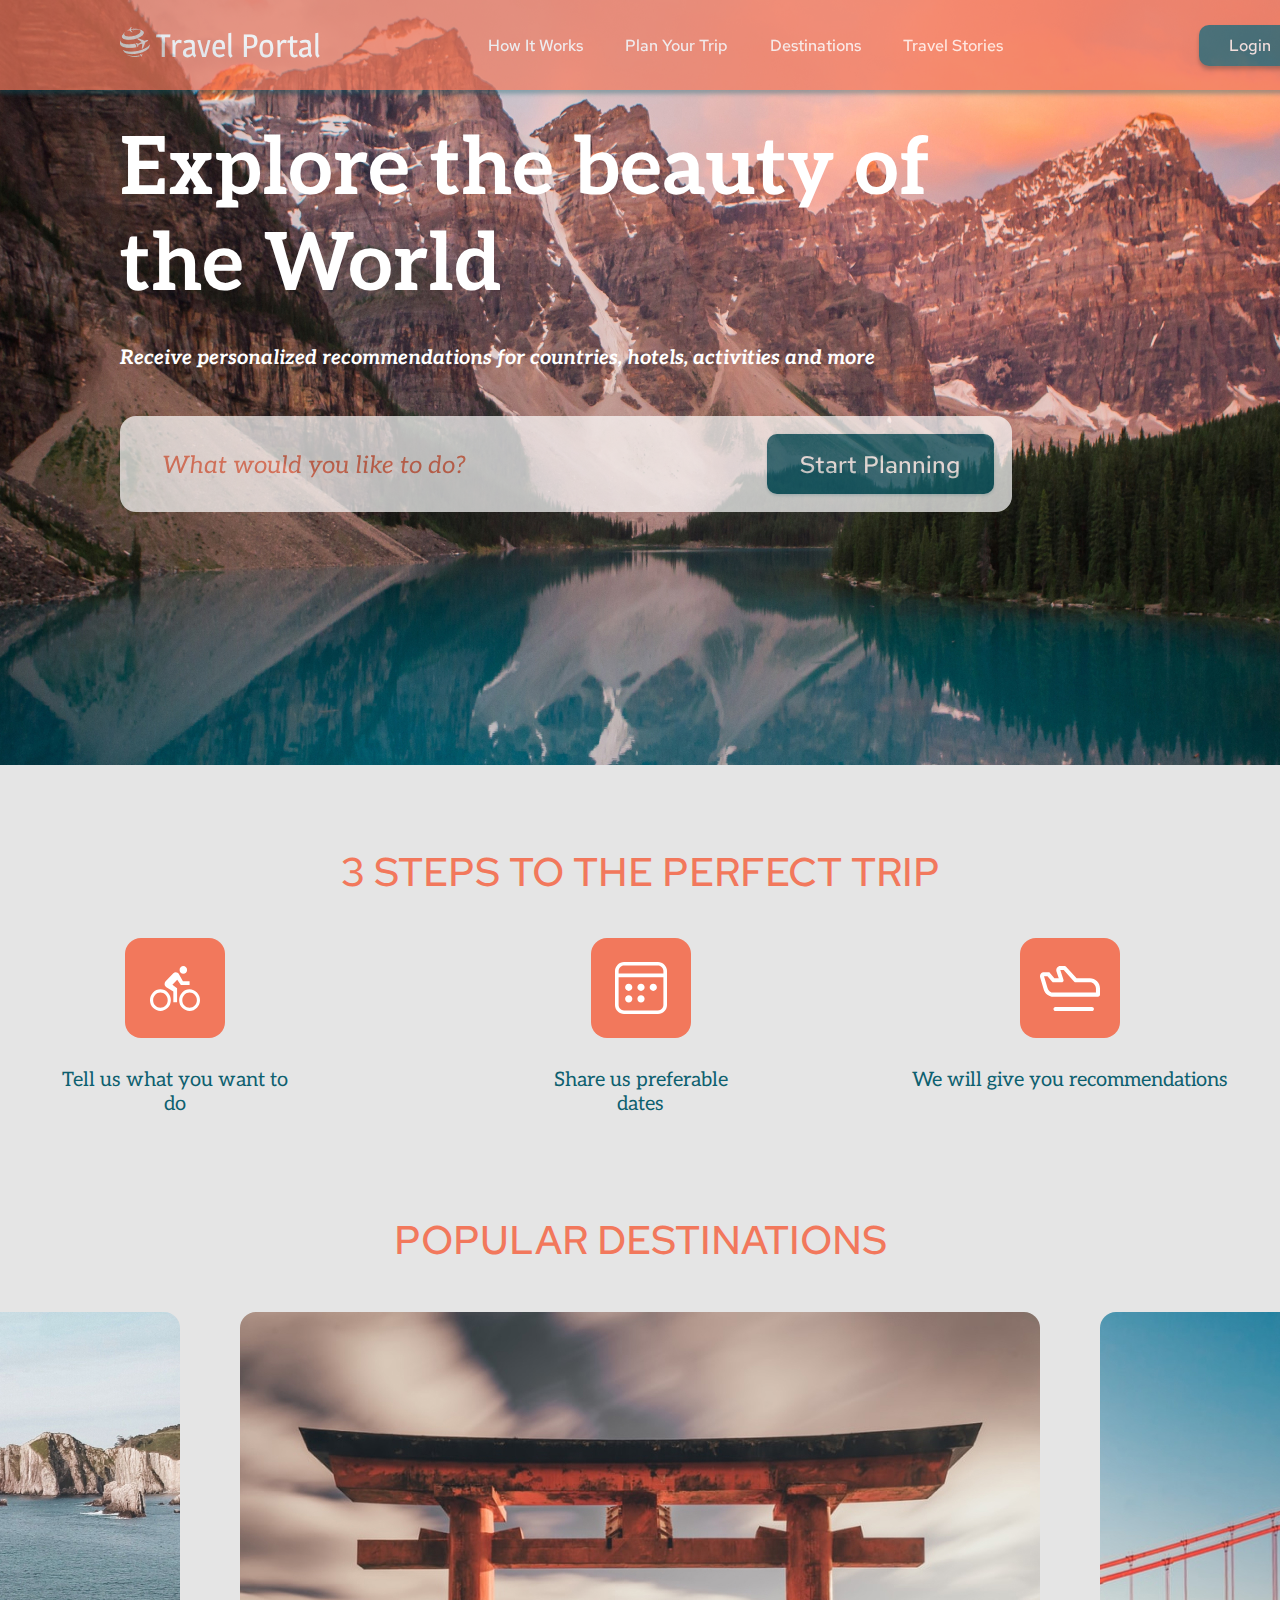
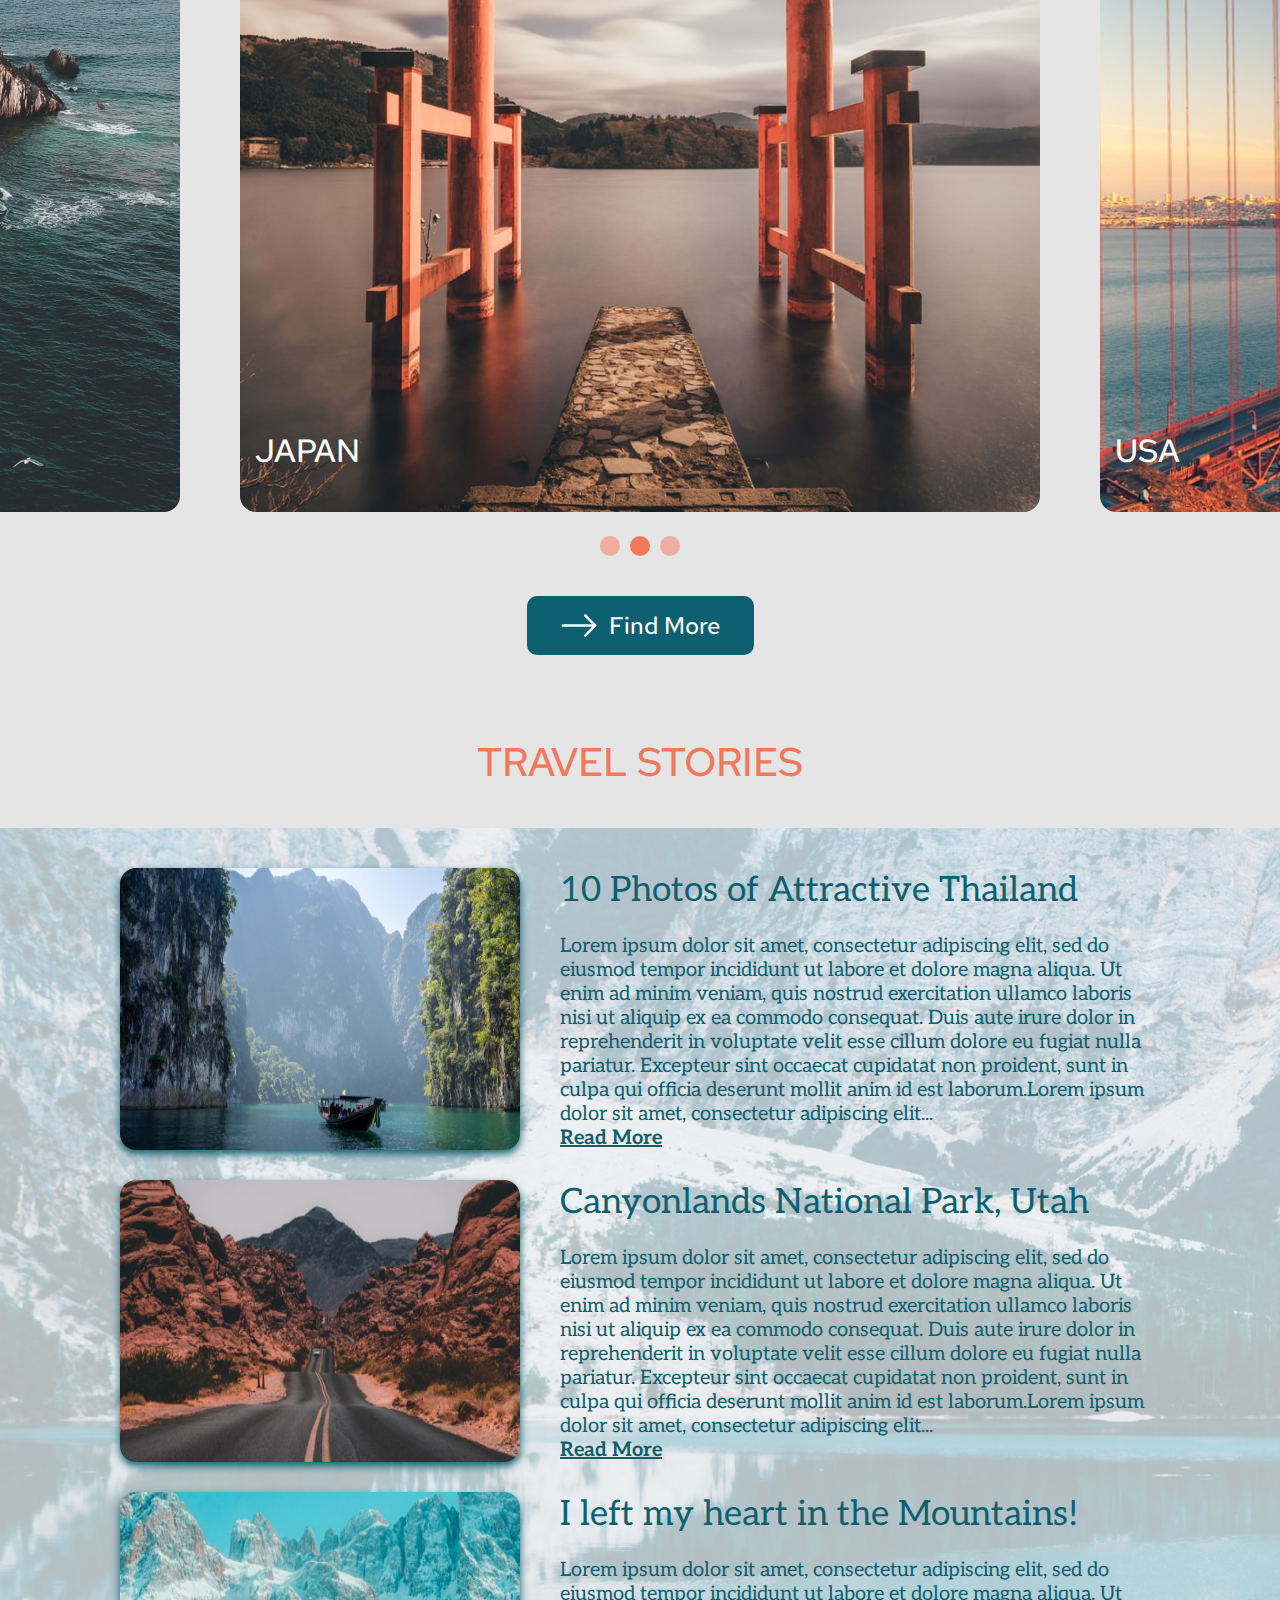
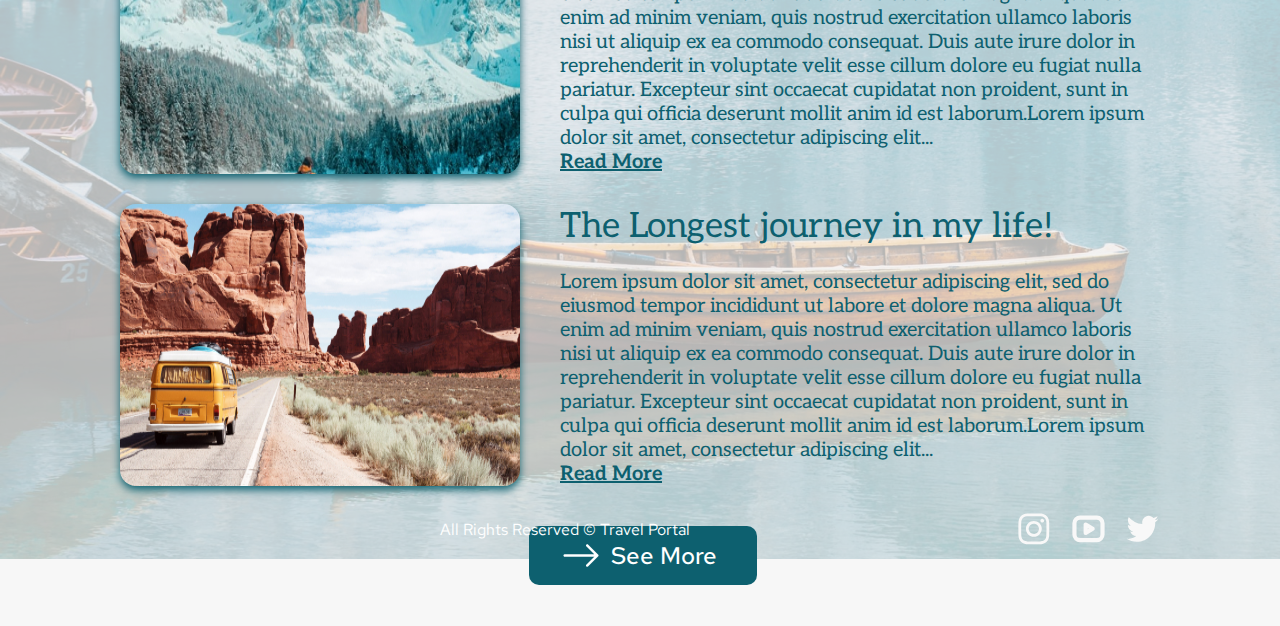
==== Travel/index.html @ 0674f933 "feat: add code html css img" ====
<!DOCTYPE html>
<html lang="zxx">
<head>
    <meta charset="UTF-8">
    <meta http-equiv="X-UA-Compatible" content="IE=edge">
    <meta name="viewport" content="width=device-width, initial-scale=1.0">
    <!-- App title -->
    <title>Travel Portal</title>
    <link rel="shortcut icon" href="https://rs.school/favicon.ico">
    <link rel="stylesheet" href="css/main.css">
    <link href="https://fonts.googleapis.com/css2?family=Aleo:ital,wght@0,400;0,700;1,400;1,700&family=Magra:wght@700&family=Red+Hat+Text:ital,wght@0,500;1,500&display=swap" rel="stylesheet">

</head>
<body>
    <!-- Navigation bar -->
    <header class="header">
        <!-- Logo -->
        <a href="#" class="logo"><img src="img/logo.png" alt="Travel Portal">Travel Portal</a>
        <!-- Hamburger icon -->
        <input class="side-menu" type="checkbox" id="side-menu"/>
        <label class="hamb" for="side-menu"><span class="hamb-line"></span></label>
        <!-- Menu -->
        <nav class="nav">
            <ul class="menu">
                <li><a href="#preview">How It Works</a></li>
                <li><a href="#steps">Plan Your Trip</a></li>
                <li><a href="#destinations">Destinations</a></li>
                <li><a href="#stories">Travel Stories</a></li>
            </ul>
        </nav>
        <button>Login</button>
    </header>
    <!-- Main content -->
    <main>
        <section class="preview" id="preview">
            <h1>
                Explore the beauty of the World
            </h1>
            <p>
                Receive personalized recommendations for countries, hotels, activities and more
            </p>
            <form action="#" class="preview_form">
            <input name="search" type="text" class="form-control" placeholder="What would you like to do?" value="">
            <button>Start Planning</button>
        </form>
        </section>
        <section class="steps" id="steps">
            <h2>3 steps to the perfect trip</h2>
            <div class="steps_wrap">
                <div class="steps_inner1">
                    <img src="img/velo.svg" alt="Travel Portal velo">
                    <p>Tell us what you want to do</p>
                </div>
                <div class="steps_inner2">
                    <img src="img/mobile.svg" alt="Travel Portal mobile">
                    <p>Share us preferable dates</p>
                </div>
                <div class="steps_inner3">
                    <img src="img/air.svg" alt="Travel Portal air">
                    <p>We will give you recommendations</p>
                </div>
            </div>
        </section>
        <section class="destinations" id="destinations">
            <h2>Popular destinations</h2>
            <div class="destinations_wrap">
                <div class="destinations_inner"><img src="img/Norway.jpg" alt="Norway">
                <p>Norway</p></div>
                <div class="destinations_inner"><img src="img/Japan.jpg" alt="Japan">
                <p>Japan</p></div>
                <div class="destinations_inner"><img src="img/Usa.jpg" alt="Usa">
                <p>Usa</p></div>
            </div>
            <div class="destinations_dots">
                <div class="destinations_dot"><span></span></div>
                <div class="destinations_dot"><span></span></div>
                <div class="destinations_dot"><span></span></div>
                </div>
            <button><img src="img/arrow.png" alt="arrow">Find More</button>
        </section>
        <section class="stories" id="stories">
            <h2>Travel stories</h2>
            <div class="stories_background">
            <div class="stories_wrap">
                <div class="stories_inner">
                <img src="img/Thailand.jpg" alt="Thailand">
                <article>
                    <h3>10 Photos of Attractive Thailand</h3>
                    <p>Lorem ipsum dolor sit amet, consectetur adipiscing elit, sed do eiusmod tempor incididunt ut labore et dolore magna aliqua. 
                        Ut enim ad minim veniam, quis nostrud exercitation ullamco laboris nisi ut aliquip ex ea commodo consequat. 
                        Duis aute irure dolor in reprehenderit in voluptate velit esse cillum dolore eu fugiat nulla pariatur. 
                        Excepteur sint occaecat cupidatat non proident, sunt in culpa qui officia deserunt mollit anim id est laborum.Lorem ipsum dolor sit amet, consectetur adipiscing elit...</p>
                    <a href="#">Read More</a>
                </article>
                </div>
                <div class="stories_inner">
                    <img src="img/Utah.jpg" alt="Utah">
                    <article>
                        <h3>Canyonlands National Park, Utah</h3>
                        <p>Lorem ipsum dolor sit amet, consectetur adipiscing elit, sed do eiusmod tempor incididunt ut labore et dolore magna aliqua. 
                            Ut enim ad minim veniam, quis nostrud exercitation ullamco laboris nisi ut aliquip ex ea commodo consequat. 
                            Duis aute irure dolor in reprehenderit in voluptate velit esse cillum dolore eu fugiat nulla pariatur. 
                            Excepteur sint occaecat cupidatat non proident, sunt in culpa qui officia deserunt mollit anim id est laborum.Lorem ipsum dolor sit amet, consectetur adipiscing elit...</p>
                            <a href="#">Read More</a>
                    </article>
                </div>
                <div class="stories_inner">
                    <img src="img/Mountains.jpg" alt="Mountains">
                    <article>
                        <h3>I left my heart in the Mountains!</h3>
                        <p>Lorem ipsum dolor sit amet, consectetur adipiscing elit, sed do eiusmod tempor incididunt ut labore et dolore magna aliqua. 
                            Ut enim ad minim veniam, quis nostrud exercitation ullamco laboris nisi ut aliquip ex ea commodo consequat. 
                            Duis aute irure dolor in reprehenderit in voluptate velit esse cillum dolore eu fugiat nulla pariatur. 
                            Excepteur sint occaecat cupidatat non proident, sunt in culpa qui officia deserunt mollit anim id est laborum.Lorem ipsum dolor sit amet, consectetur adipiscing elit...</p>
                            <a href="#">Read More</a>
                    </article>
                </div>
                <div class="stories_inner">
                    <img src="img/Yellow_bus.jpg" alt="Yellow_bus">
                    <article>
                        <h3>The Longest journey in my life!</h3>
                        <p>Lorem ipsum dolor sit amet, consectetur adipiscing elit, sed do eiusmod tempor incididunt ut labore et dolore magna aliqua. 
                            Ut enim ad minim veniam, quis nostrud exercitation ullamco laboris nisi ut aliquip ex ea commodo consequat. 
                            Duis aute irure dolor in reprehenderit in voluptate velit esse cillum dolore eu fugiat nulla pariatur. 
                            Excepteur sint occaecat cupidatat non proident, sunt in culpa qui officia deserunt mollit anim id est laborum.Lorem ipsum dolor sit amet, consectetur adipiscing elit...</p>
                            <a href="#">Read More</a>
                    </article>
                </div>
                <button><img src="img/arrow.png" alt="arrow">See More</button>            
            </div>
            </div>
        </section>
    </main>
    <!-- Footer -->
    <footer class="footer">
        <div class="footer_wrap">
            <div class="footer_text">All Rights Reserved © Travel Portal</div>
            <div class="footer_icons">
                <ul>
                    <li><a href="https://github.com/pashik01"><img src="img/instagram-fill.svg" alt="instagram"></a></li>
                    <li><a href="https://rs.school/js-stage0/"><img src="img/video.svg" alt="youtube"></a></li>
                    <li><a href="https://github.com/pashik01"><img src="img/twitter-fill.svg" alt="twitter"></a></li>
                </ul>
            </div>
        </div>
    </footer>
</body>
</html>
---- Travel/css/main.css ----
*{
    margin: 0;
    padding: 0;
    box-sizing: border-box;
}
html {
  scroll-behavior: smooth;
  background: #E5E5E5;
}
body{
    max-width: 1440px;
    margin: 0 auto;
    height: 100%;
}
h1, h3, p{font-family: 'Aleo', serif;}
h1{font-style: normal;
  font-weight: 700;
  font-size: 80px;
  width: 892px;
  color: #FFFFFF;}
h2{
  margin-top: 80px;
  text-align: center;
  text-transform: uppercase;
  font-family: 'Red Hat Text';
font-style: normal;
font-weight: 500;
font-size: 40px;
line-height: 53px;
color: #F2785C;
margin-bottom: 40px;
}
nav, button {
  font-size: 16px;
  font-family: 'Red Hat Text', sans-serif;
  font-weight: 500;
}
a{
    text-decoration: none;
}
ul{
    list-style: none;
}
section{
  text-align: center;
}
.header{display: flex;
  align-items: center;
  background-color: #F2785C;
  opacity: 0.7;
  position: absolute;
  top: 0;
  width: 1440px;
  box-shadow: 0px 4px 4px rgba(13, 96, 111, 0.5);
}
/* Logo */
.logo{
  padding: 0 167px 0 120px;
  font-family: 'Magra';
  display: inline-block;
  font-size: 32px;
  color: white;
}
.logo img {
  margin-right: 6px;
}
nav{
  color: #fff;
line-height: 21px;

}
.menu a{
  display: block;
  padding: 35px 42px 34px 0;
  color: white;
}
.menu a:hover{
  color: #0D606F;
  transition: .3s;
}
nav{
  max-height: 0;
  transition: max-height .5s ease-out;
}
.header button{
  border: none;
  padding: 10px 30px;
  color: #fff;
  margin-left: 154px;
  background: #0D606F;
box-shadow: 0px 4px 4px rgba(0, 0, 0, 0.25), 0px 2px 3px rgba(13, 96, 111, 0.16);
border-radius: 10px;
}
.header button:hover{
  background: #fff;
  color: #0D606F;
  transition: .3s;
}
.hamb{
  cursor: pointer;
  float: right;
  padding: 40px 20px;
}/* Style label tag */

.hamb-line {
  background: var(--white);
  display: block;
  height: 2px;
  position: relative;
  width: 24px;

} /* Style span tag */

.hamb-line::before,
.hamb-line::after{
  background: var(--white);
  content: '';
  display: block;
  height: 100%;
  position: absolute;
  transition: all .2s ease-out;
  width: 100%;
}
.hamb-line::before{
  top: 5px;
}
.hamb-line::after{
  top: -5px;
}

.side-menu {
  display: none;
}
.side-menu:checked ~ nav{
  max-height: 100%;
}
.side-menu:checked ~ .hamb .hamb-line {
  background: transparent;
}
.side-menu:checked ~ .hamb .hamb-line::before {
  transform: rotate(-45deg);
  top:0;
}
.side-menu:checked ~ .hamb .hamb-line::after {
  transform: rotate(45deg);
  top:0;
}
@media (min-width: 768px) {
  nav{
      max-height: none;
      position: relative;
  }
  .menu li{
      float: left;
  }
  .menu a:hover{
      background-color: transparent;

  }

  .hamb{
      display: none;
  }
}
.preview{
  text-align: start;
  background: url(../img/garrett-parker.jpg);
  height: 765px;
  background-repeat: no-repeat;
  background-size: cover;
  padding: 122px 0 0 120px;
}
.preview p {
font-family: 'Aleo';
font-style: italic;
font-weight: 700;
font-size: 20px;
line-height: 24px;
color: #FFFFFF;
margin-top: 32px;
margin-bottom: 46px;
}
.preview_form {opacity: .7;
  border-radius: 16px;
width: 892px;
background: white;}
.preview_form input::-webkit-input-placeholder {
  color: #F2785C;
 } 
.preview_form input::-moz-placeholder {
  color: #F2785C;}
  .preview_form input{
font-family: 'Aleo';
margin: 0 51px 0 32px;
padding-left: 10px;
font-style: italic;
font-weight: 400;
font-size: 24px;
border: none;
border-radius: 16px;
outline: 0;
width: 560px;
  }
.preview_form button{
font-weight: 500;
font-size: 24px;
color: #FFFFFF;
padding: 15px 34px 14px 33px;
background: #0D606F;
border-radius: 10px;
border: none;
box-shadow: 0px 0px 3px rgba(13, 96, 111, 0.08), 0px 2px 3px rgba(13, 96, 111, 0.16);
margin: 18px 0;
}

.steps_wrap{
  margin: 0 auto;
  display: flex;
  justify-content: center;
  max-width: 1177px;
}
.steps_inner1{
  width: 247px;
  margin-right: 231px;
}
.steps_inner1 img{
  padding: 28px 25px 27px;
}
.steps_inner2{
  width: 222px;
  margin-right: 160px;
}
.steps_inner2 img{
  padding: 24px;
}
.steps_inner3{
  width: 317px;
}
.steps_inner3 img{
  padding: 28px 20px 27px;
}
.steps_wrap img{
background: #F2785C;
border-radius: 16px;
margin-bottom: 26px;
}
.steps_wrap p{
font-size: 20px;
color: #0D606F;
}
.destinations h2{
  margin-top: 97px;
  margin-bottom: 46px;
}
.destinations_wrap{
  display: flex;
  justify-content: center;
  overflow: hidden;
  margin-bottom: 24px;
  height: 800px;
}
.destinations_inner{
  margin: 0 30px;
}
.destinations_inner img{
  border-radius: 16px;
}
.destinations_inner p {
position: relative;
text-transform: uppercase;
font-family: 'Red Hat Text';
font-weight: 500;
font-size: 32px;
color: #FFFFFF;
text-align: start;
left: 15px;
bottom: 87px;
}
.destinations_dots{
  text-align: center;
  margin-bottom: 36px;
}
.destinations_dot{
  display: inline-block;
  width: 20px;
  height: 20px;
  background: #F2785C;
  border-radius: 50%;
  opacity: .5;
}
.destinations_dots div:nth-child(2){
  opacity: 1;
  margin-right: 6px;
  margin-left: 6px;
}
.destinations button, .stories button{
  font-size: 24px;
  color: #fff;
  background: #0D606F;
  border: none;
  border-radius: 10px;
  padding: 14px 33px 14px 34px;
}
.preview_form button:hover, .destinations button:hover, .stories button:hover{
  background: #F2785C;
  transition: .3s;
}
.destinations button img, .stories button img{
  margin-right: 12px;
  top: 3px;
  position: relative;
}
.stories_background{
  background: url(../img/Rectangle.jpg);
  position: relative;
  top: 0;
  height: 1331px;
}

.stories_wrap{
  background: rgba(255, 255, 255, 0.7);
  padding: 40px 125px 41px 120px;
}
.stories_inner{
  display: flex;
  text-align: start;
  color: #0D606F;
  margin-bottom: 30px;
}
.stories_inner img{
  filter: drop-shadow(0px 4px 4px #0D606F);
border-radius: 16px;
margin-right: 40px;
}
.stories_inner h3{
  font-weight: 400;
font-size: 35px;
padding: 1px 0 23px 1px;
margin-left: -1px;
}
.stories_inner p{
font-size: 20px;
}
.stories_inner a{
  font-family: 'Aleo', serif;
  font-size: 20px;
  color: #0D606F;
text-decoration: underline;
font-weight: 700;
  }
.stories button {
  margin-top: 10px;
  padding: 14px 40px 14px 34px;
  margin-left: 10px;
}
.footer{
  height: 0;
  position: relative;
  bottom: 47px;

}
.footer_wrap{
  display: flex;
  justify-content: flex-end;
  padding-right: 125px;
  align-items: center;
}
.footer_text{
  margin-right: 307px;
  color: white;
  font-family: 'Red Hat Text';
  font-size: 16px;
  margin-bottom: 3px;
}
.footer_icons ul li{
  display: inline-block;
  margin-left: 20px;
  width: 30px;
}
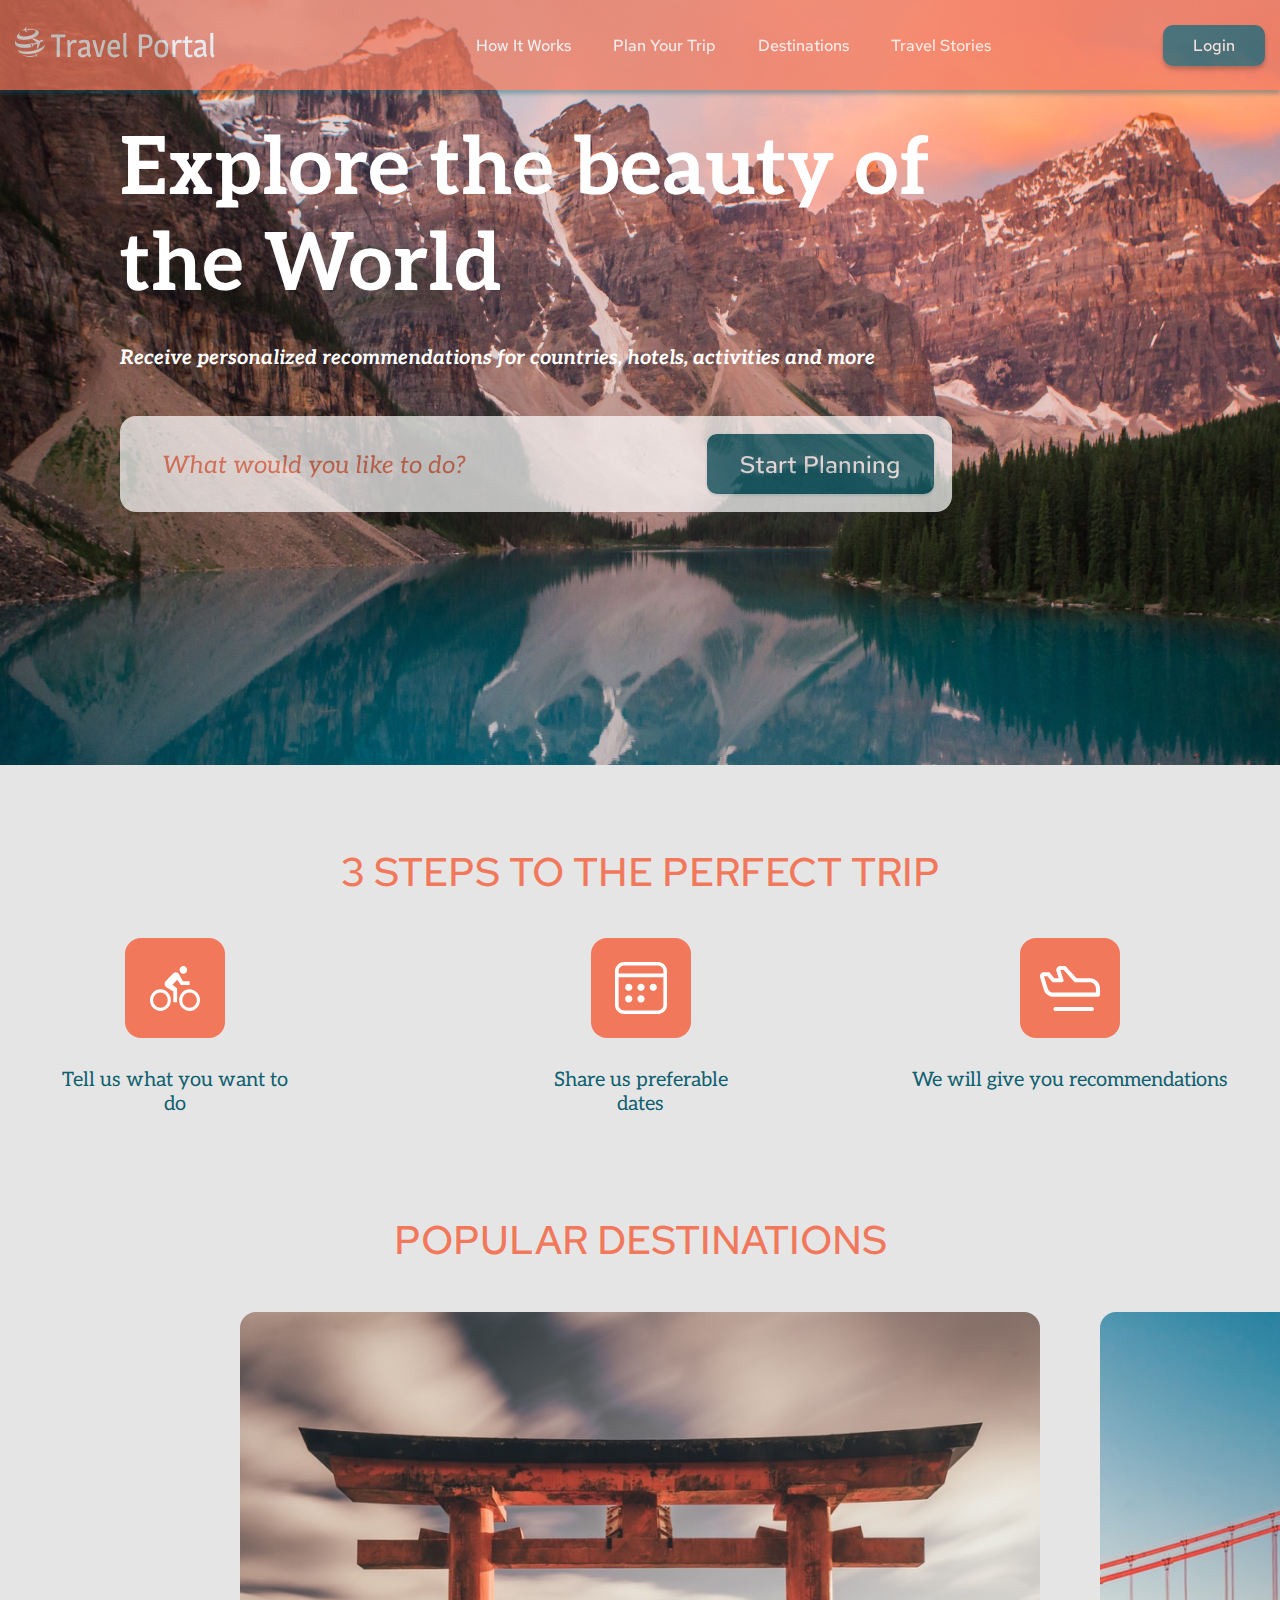
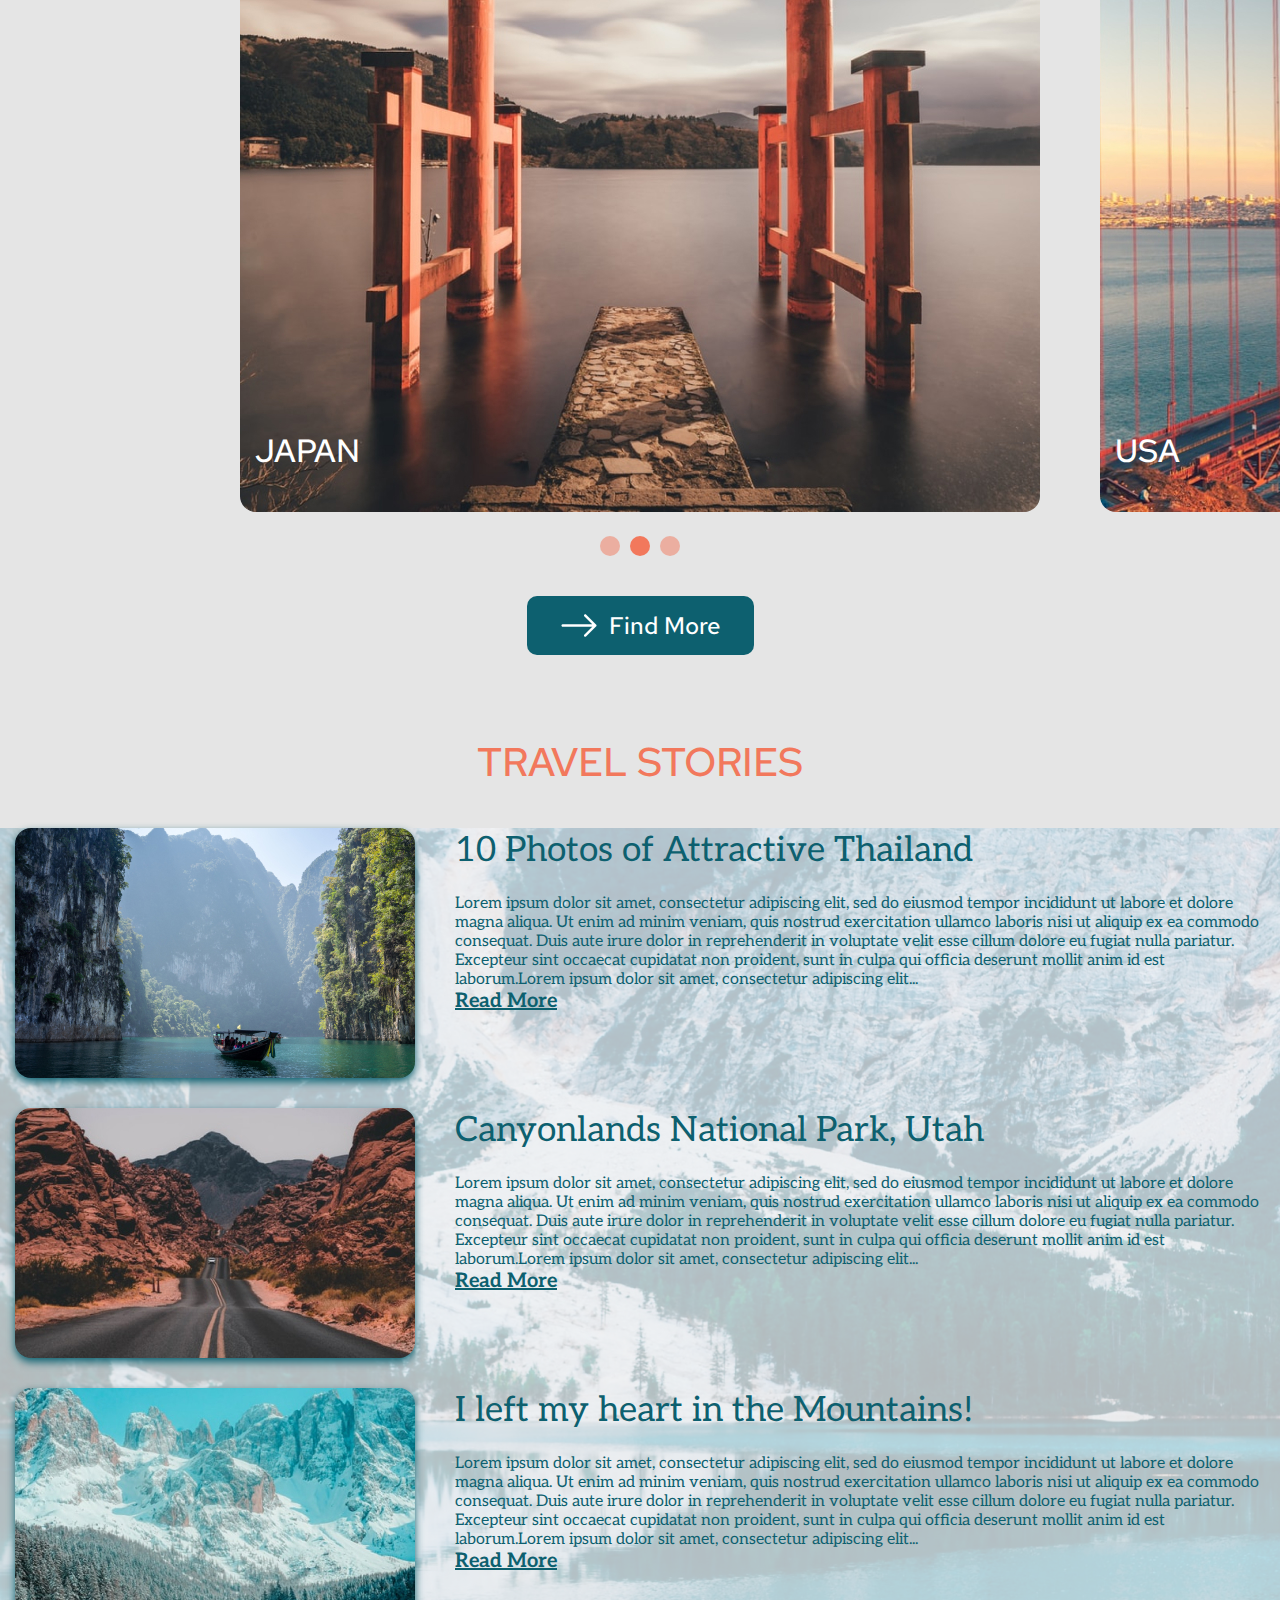
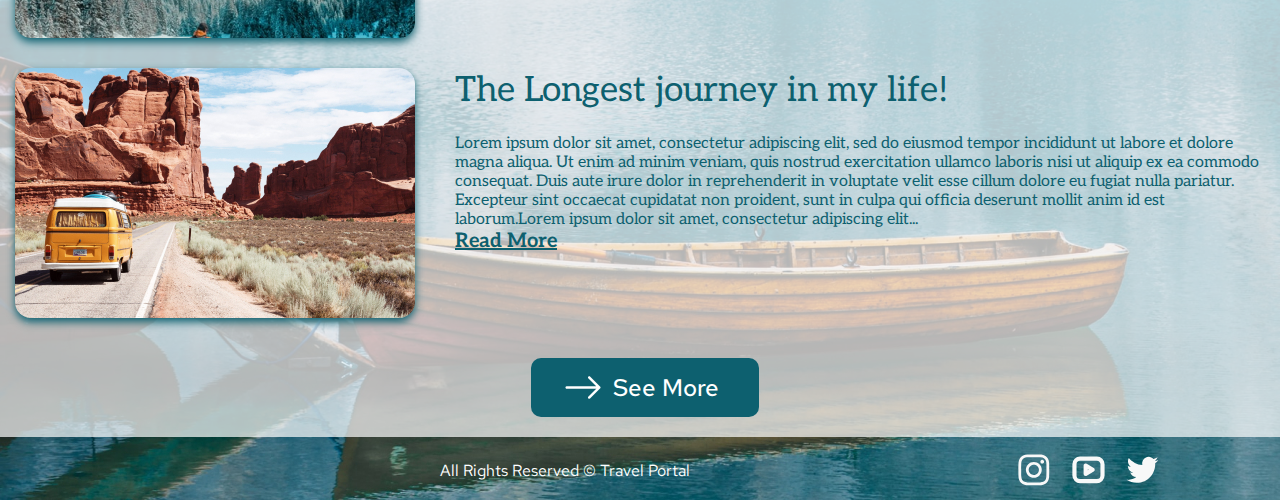
==== commit 4531290b: "feat: add img" ====
--- a/Travel/index.html
+++ b/Travel/index.html
@@ -7,28 +7,32 @@
     <!-- App title -->
     <title>Travel Portal</title>
     <link rel="shortcut icon" href="https://rs.school/favicon.ico">
-    <link rel="stylesheet" href="css/main.css">
-    <link href="https://fonts.googleapis.com/css2?family=Aleo:ital,wght@0,400;0,700;1,400;1,700&family=Magra:wght@700&family=Red+Hat+Text:ital,wght@0,500;1,500&display=swap" rel="stylesheet">
-
+    <link rel="stylesheet" type="text/css" href="css/main.css">
+    <link type="text/css" href="https://fonts.googleapis.com/css2?family=Aleo:ital,wght@0,400;0,700;1,400;1,700&family=Magra:wght@700&family=Red+Hat+Text:ital,wght@0,500;1,500&display=swap" rel="stylesheet">
+    <script src="js/index.js"></script>
 </head>
 <body>
     <!-- Navigation bar -->
     <header class="header">
-        <!-- Logo -->
-        <a href="#" class="logo"><img src="img/logo.png" alt="Travel Portal">Travel Portal</a>
+        <nav class="nav">
+        <a href="#" class="logo"><img src="img/logo.png" alt="Travel Portal"><p>Travel Portal</p></a>
         <!-- Hamburger icon -->
-        <input class="side-menu" type="checkbox" id="side-menu"/>
-        <label class="hamb" for="side-menu"><span class="hamb-line"></span></label>
-        <!-- Menu -->
-        <nav class="nav">
-            <ul class="menu">
+        <input id="menu_toggle" type="checkbox" />
+        <label class="menu_btn" for="menu_toggle">
+          <span></span>
+        </label>
+
+            <ul class="menu_box">
                 <li><a href="#preview">How It Works</a></li>
                 <li><a href="#steps">Plan Your Trip</a></li>
                 <li><a href="#destinations">Destinations</a></li>
                 <li><a href="#stories">Travel Stories</a></li>
+                <li><a href="#" class="menu_item">Account</a></li>
+                <li><a href="#" class="menu_item">Social Media</a></li>
             </ul>
-        </nav>
+
         <button>Login</button>
+    </nav>
     </header>
     <!-- Main content -->
     <main>
@@ -64,18 +68,22 @@
         <section class="destinations" id="destinations">
             <h2>Popular destinations</h2>
             <div class="destinations_wrap">
-                <div class="destinations_inner"><img src="img/Norway.jpg" alt="Norway">
-                <p>Norway</p></div>
-                <div class="destinations_inner"><img src="img/Japan.jpg" alt="Japan">
-                <p>Japan</p></div>
-                <div class="destinations_inner"><img src="img/Usa.jpg" alt="Usa">
+                <div class="destinations_inner destinations_img1">
+                <p>Spain</p></div>
+                <div class="destinations_inner destinations_img2">
+                    <p>Japan</p></div>
+                <div class="destinations_inner destinations_img3">
                 <p>Usa</p></div>
             </div>
             <div class="destinations_dots">
                 <div class="destinations_dot"><span></span></div>
                 <div class="destinations_dot"><span></span></div>
                 <div class="destinations_dot"><span></span></div>
-                </div>
+            </div>
+            <div class="destinations_arrow">
+            <div class="destinations_arrowleft"></div>
+            <div class="destinations_arrowright"></div>
+            </div>
             <button><img src="img/arrow.png" alt="arrow">Find More</button>
         </section>
         <section class="stories" id="stories">
@@ -83,7 +91,9 @@
             <div class="stories_background">
             <div class="stories_wrap">
                 <div class="stories_inner">
-                <img src="img/Thailand.jpg" alt="Thailand">
+                
+                <img src="img/Thailand.jpg" alt="Thailand" class="stories_img">
+                <img src="img/Thailand2.jpg" alt="Thailand" class="stories_img2">
                 <article>
                     <h3>10 Photos of Attractive Thailand</h3>
                     <p>Lorem ipsum dolor sit amet, consectetur adipiscing elit, sed do eiusmod tempor incididunt ut labore et dolore magna aliqua. 
@@ -94,7 +104,8 @@
                 </article>
                 </div>
                 <div class="stories_inner">
-                    <img src="img/Utah.jpg" alt="Utah">
+                    <img src="img/Utah.jpg" alt="Utah" class="stories_img">
+                    <img src="img/Utah2.jpg" alt="Utah" class="stories_img2">
                     <article>
                         <h3>Canyonlands National Park, Utah</h3>
                         <p>Lorem ipsum dolor sit amet, consectetur adipiscing elit, sed do eiusmod tempor incididunt ut labore et dolore magna aliqua. 
@@ -105,7 +116,8 @@
                     </article>
                 </div>
                 <div class="stories_inner">
-                    <img src="img/Mountains.jpg" alt="Mountains">
+                    <img src="img/Mountains.jpg" alt="Mountains" class="stories_img">
+                    <img src="img/Mountains2.jpg" alt="Mountains" class="stories_img2">
                     <article>
                         <h3>I left my heart in the Mountains!</h3>
                         <p>Lorem ipsum dolor sit amet, consectetur adipiscing elit, sed do eiusmod tempor incididunt ut labore et dolore magna aliqua. 
@@ -116,7 +128,8 @@
                     </article>
                 </div>
                 <div class="stories_inner">
-                    <img src="img/Yellow_bus.jpg" alt="Yellow_bus">
+                    <img src="img/Yellow_bus.jpg" alt="Yellow_bus" class="stories_img">
+                    <img src="img/Yellow_bus2.jpg" alt="Yellow_bus" class="stories_img2">
                     <article>
                         <h3>The Longest journey in my life!</h3>
                         <p>Lorem ipsum dolor sit amet, consectetur adipiscing elit, sed do eiusmod tempor incididunt ut labore et dolore magna aliqua. 
@@ -145,4 +158,4 @@
         </div>
     </footer>
 </body>
-</html>+</html>
--- a/Travel/css/main.css
+++ b/Travel/css/main.css
@@ -65,21 +65,26 @@
 .logo img {
   margin-right: 6px;
 }
-nav{
-  color: #fff;
-line-height: 21px;
-
-}
-.menu a{
+.logo p{  font-family: 'Magra';
+  display: inline-block;
+  font-size: 32px;}
+#menu_toggle {display: none;}
+
+.menu_box a{
   display: block;
   padding: 35px 42px 34px 0;
   color: white;
 }
-.menu a:hover{
+.menu_box a:hover{
   color: #0D606F;
   transition: .3s;
 }
+.menu_box .menu_item{
+  display: none;
+}
 nav{
+  display: flex;
+  align-items: center;
   max-height: 0;
   transition: max-height .5s ease-out;
 }
@@ -97,72 +102,18 @@
   color: #0D606F;
   transition: .3s;
 }
-.hamb{
-  cursor: pointer;
-  float: right;
-  padding: 40px 20px;
-}/* Style label tag */
-
-.hamb-line {
-  background: var(--white);
-  display: block;
-  height: 2px;
-  position: relative;
-  width: 24px;
-
-} /* Style span tag */
-
-.hamb-line::before,
-.hamb-line::after{
-  background: var(--white);
-  content: '';
-  display: block;
-  height: 100%;
-  position: absolute;
-  transition: all .2s ease-out;
-  width: 100%;
-}
-.hamb-line::before{
-  top: 5px;
-}
-.hamb-line::after{
-  top: -5px;
-}
-
-.side-menu {
-  display: none;
-}
-.side-menu:checked ~ nav{
-  max-height: 100%;
-}
-.side-menu:checked ~ .hamb .hamb-line {
-  background: transparent;
-}
-.side-menu:checked ~ .hamb .hamb-line::before {
-  transform: rotate(-45deg);
-  top:0;
-}
-.side-menu:checked ~ .hamb .hamb-line::after {
-  transform: rotate(45deg);
-  top:0;
-}
-@media (min-width: 768px) {
   nav{
       max-height: none;
       position: relative;
   }
-  .menu li{
+  .menu_box li{
       float: left;
   }
-  .menu a:hover{
+  .menu_box a:hover{
       background-color: transparent;
 
   }
 
-  .hamb{
-      display: none;
-  }
-}
 .preview{
   text-align: start;
   background: url(../img/garrett-parker.jpg);
@@ -260,11 +211,20 @@
   margin-bottom: 24px;
   height: 800px;
 }
+.destinations_img1{
+  background: url(../img/Spain.jpg);
+}
+.destinations_img2{
+  background: url(../img/Japan.jpg);
+}
+.destinations_img3{
+  background: url(../img/Usa.jpg);
+}
 .destinations_inner{
   margin: 0 30px;
-}
-.destinations_inner img{
   border-radius: 16px;
+  background-size: cover;
+  background-repeat: no-repeat;
 }
 .destinations_inner p {
 position: relative;
@@ -275,7 +235,8 @@
 color: #FFFFFF;
 text-align: start;
 left: 15px;
-bottom: 87px;
+top: 717px;
+width: 800px;
 }
 .destinations_dots{
   text-align: center;
@@ -294,6 +255,9 @@
   margin-right: 6px;
   margin-left: 6px;
 }
+.destinations_arrow{
+  display: none;
+}
 .destinations button, .stories button{
   font-size: 24px;
   color: #fff;
@@ -328,6 +292,7 @@
   color: #0D606F;
   margin-bottom: 30px;
 }
+.stories_img2{display: none;}
 .stories_inner img{
   filter: drop-shadow(0px 4px 4px #0D606F);
 border-radius: 16px;
@@ -349,6 +314,10 @@
 text-decoration: underline;
 font-weight: 700;
   }
+  .stories_inner a:hover{
+    color: #F2785C;
+    transition: .3s;
+  }
 .stories button {
   margin-top: 10px;
   padding: 14px 40px 14px 34px;
@@ -378,3 +347,401 @@
   margin-left: 20px;
   width: 30px;
 }
+@media (max-width: 1440px) {
+.header{
+  display: block;
+  padding: 0 15px;
+  width: 100%;
+}
+.logo {
+  padding: 0;
+}
+nav {
+  justify-content: space-between;
+}
+.header button {
+  margin-left: 0;
+}
+.preview_form {
+  width: 832px;
+}
+.preview_form input {
+  width: 500px;
+}
+  
+  .stories_wrap {
+    padding: 0px 15px 20px;
+  }
+  .stories_inner p {
+    font-size: 16px;
+  }
+  .stories_background {
+    height: 1272px;
+  }
+}
+@media (max-width: 1050px) {
+  .header{
+    background-size: cover;
+    background-repeat: no-repeat;
+  }
+  .logo p{
+    display: none;
+  }
+  h1 {
+    font-size: 40px;
+    width: auto;
+  }
+  .preview {
+    background: linear-gradient(180deg, #0D606F 0%, rgba(13, 96, 111, 0) 25.1%), url(../img/garrett-parker.jpg) top center;
+    padding-left: 15px;
+    height: 590px;
+  }
+  .preview_form {
+    width: auto;
+    margin-right: 15px;
+    display: flex;
+    justify-content: space-between;
+    padding-right: 9px;
+  }
+  .preview_form button{
+    font-size: 11px;
+    padding: 8px 9px;
+    margin: 9px 0;
+  }
+  .preview_form input {
+    width: auto;
+    font-size: 14px;
+    margin: 0;
+    padding-left: 16px;
+  }
+  h2, .destinations h2  {
+    margin: 20px;
+    font-size: 14px;
+    line-height: normal;
+  }
+  .steps_wrap {
+    justify-content: space-around;
+    padding: 0 15px;
+  }
+  .steps_inner1, .steps_inner2 {
+    margin-right: 0;
+  }
+  .steps_inner1 {
+    width: 74px;
+    text-align: start;
+  }
+  .steps_inner2 {
+    width: 119px;
+  }
+  .steps_inner3 {
+    width: 81px;
+    text-align: end;
+  }
+  .steps_wrap p {
+    font-size: 10px;
+  }
+  .steps_wrap img {
+    width: 70px;
+    margin-bottom: 17px;
+  }
+  .steps_inner1 img {
+    padding: 19px 17px;
+  }
+  .steps_inner2 img {
+    padding: 18px 17px;
+    margin-bottom: 15px;
+  }
+  .steps_inner2 p{
+    text-align: end;
+  }
+  .steps_inner3 img {
+    padding: 20px 15px;
+  }
+  .destinations_wrap {
+    margin-bottom: 0;
+    height: 390px;
+
+  }
+  .destinations_dots {
+    position: relative;
+    bottom: 35px;
+    margin-bottom: 0px;
+  }
+  .destinations_inner p {
+    font-size: 20px;
+    bottom: 395px;
+    width: 375px;
+    top: 10px;
+  }
+  .destinations button, .stories button {
+    font-size: 11px;
+    padding: 8px 12px;
+    box-shadow: 0px 0px 3px rgba(13, 96, 111, 0.08), 0px 2px 3px rgba(13, 96, 111, 0.16);
+  }
+  .destinations button img, .stories button img {
+    margin-right: 6px;
+    top: 0px;
+    width: 11px;
+  }
+  .stories_background {
+    height: 700px;
+  }
+  .stories_inner {
+    margin-bottom: 15px;
+  }
+  .stories_inner img {
+    width: 155px;
+    height: 130px;
+    margin-right: 10px;
+  }
+  .stories_inner h3 {
+    font-weight: 700;
+    font-size: 11px;
+    padding-bottom: 10px;
+  }
+  .stories_inner p {
+    font-size: 9px;
+    font-weight: 400;
+    text-overflow: clip;
+    overflow: hidden;
+    height: 79px;
+  }
+.stories_inner a {
+    font-size: 9px;
+}
+.footer_wrap {
+  justify-content: center;
+  padding-right: 0;
+}
+.footer_text {
+  display: none;
+}
+}
+@media (max-width: 768px) {
+  .menu_box a {
+    padding: 24px 5px;
+  }
+  nav, button {
+    font-size: 9.5px;
+  }
+  .header button {
+    padding: 10px 10px;
+  }
+}
+@media (max-width: 390px) {
+  .header{background-color: transparent;
+    width: 100%;
+    box-shadow: none;
+    opacity: 1;
+  }
+  nav {
+    width: 100%;
+  }
+  .header button {
+    display: none;
+  }
+    #menu_toggle {position: absolute;
+      opacity: 0;
+    }
+    #menu_toggle:checked ~ .menu_btn > span {
+      transform: rotate(45deg);
+      right: 107px;
+      top: -24px;
+      width: 20px;
+    }
+    #menu_toggle:checked ~ .menu_btn > span::before {
+      top: 0;
+      transform: rotate(0);
+    }
+    #menu_toggle:checked ~ .menu_btn > span::after {
+      top: 0;
+      transform: rotate(90deg);
+    }
+    #menu_toggle:checked ~ .menu_box {
+      position: absolute;
+      visibility: visible;
+      right: -15px;
+      transition: .25s;
+    }
+    .menu_btn {
+      display: flex;
+      align-items: center;
+      position: absolute;
+      top: 46px;
+      right: -15px;
+      width: 26px;
+      height: 26px;
+      cursor: pointer;
+      z-index: 1;
+      margin-right: 25px;
+    }
+    
+    .menu_btn > span,
+    .menu_btn > span::before,
+    .menu_btn > span::after {
+      display: block;
+      position: absolute;
+      width: 100%;
+      height: 2px;
+      background-color: #fff;
+      transition-duration: .5s;
+    }
+    .menu_btn > span::before {
+      content: '';
+      top: -7px;
+    }
+    .menu_btn > span::after {
+      content: '';
+      top: 7px;
+    }
+    .menu_box {
+      display: flex;
+      position: fixed;
+      flex-direction: column;
+      visibility: hidden;
+      top: 0px;
+      width: 165px;
+      height: auto;
+      margin: 0;
+      padding: 39px 0 25px;
+      background-color: #F2785C;
+      border-radius: 10px;
+      box-shadow: 0px 4px 3px rgba(13, 96, 111, 0.25);
+      right: -50%;
+      transition: .25s;
+    }
+    .menu_box li a {
+      padding: 5px 15px;
+      color: #fff;
+      font-size: 16px;
+      font-weight: 500;
+      text-decoration: none;
+      text-align: right;
+    }
+    .menu_box .menu_item{
+      display: block;
+    }
+    .menu_box li a:hover {
+      background-color: #E5E5E5;
+    }
+    .logo {
+      padding: 45px 0 0;
+    }
+
+  h1, .preview p {
+    display: none;
+  }
+  .preview {
+    background: linear-gradient(180deg, #0D606F 0%, rgba(13, 96, 111, 0) 25.1%), url(../img/garrett-parker2.jpg) top center;
+    background-repeat: no-repeat;
+    background-size: cover;
+    height: 251px;
+    padding-top: 142px;
+    position: relative;
+    z-index: -1;
+  }
+  .preview_form input {
+    width: 183px;
+  }
+  .steps_wrap {
+    justify-content: space-between;
+  }
+  .destinations_wrap {
+    height: 211px;
+  }
+  .destinations_wrap {
+    justify-content: start;
+  }
+  .destinations_img1{
+    background: url(../img/Spain2.jpg) center;
+  }
+  .destinations_img2{
+    background: url(../img/Japan2.jpg) center;
+  }
+  .destinations_img3{
+    background: url(../img/Usa2.jpg) center;
+  }
+  .destinations_inner {
+    margin: 0 15px;
+    background-size: cover;
+    background-repeat: no-repeat;
+  }
+
+  .destinations_inner p {
+    width: 360px;
+  }
+  .destinations_dots {
+    bottom: 25px;
+  }
+  .destinations_dot {
+    width: 8px;
+    height: 8px;
+  }
+  .destinations_dots div:nth-child(2) {
+    opacity: .5;
+    margin-right: 2px;
+    margin-left: 2px;
+  }
+  .destinations_dots div:nth-child(1) {
+    opacity: 1;
+  }
+  .destinations_dots {
+    margin-bottom: -26px;
+  }
+  .destinations_arrow{
+    position: relative;
+    display: flex;
+    justify-content: space-between;
+    margin: 0 30px;
+    bottom: 106px;
+  }
+  .destinations_arrowleft, .destinations_arrowright {
+    width: 18px;
+    height: 18px;
+    border-top: 3px solid #F2785C;
+    border-right: 3px solid #F2785C;
+    opacity: .5;
+    transition: .3s;
+  }
+  .destinations_arrowleft:hover, .destinations_arrowright:hover{
+    opacity: 1;
+  }
+  .destinations_arrowleft{
+    transform: rotate(225deg);
+  } 
+  .destinations_arrowright{
+    transform: rotate(45deg);
+  }
+.stories h2{
+  margin-bottom: 10px;
+}
+.stories_background {
+  background: url(../img/Rectangle2.jpg);
+  height: 693px;
+}
+.stories_wrap {
+  padding: 10px 15px 13px;
+}
+.stories_inner h3 {
+  padding-top: 6px;
+}
+.stories button{
+  margin: -4px 0 0 0;
+}
+.stories_img{display: none;}
+.stories_img2{display: block;}
+.stories_wrap .stories_inner:last-child {
+  margin-bottom: 10px;
+}
+.footer_icons ul li:first-child{margin-left: 2px;}
+}
+@media (max-width: 380px) {
+  .destinations_wrap {
+    justify-content: center;
+  }
+  .destinations_inner p {
+    width: 300px;
+  }
+  .stories_inner p {height: 67px;}
+
+}
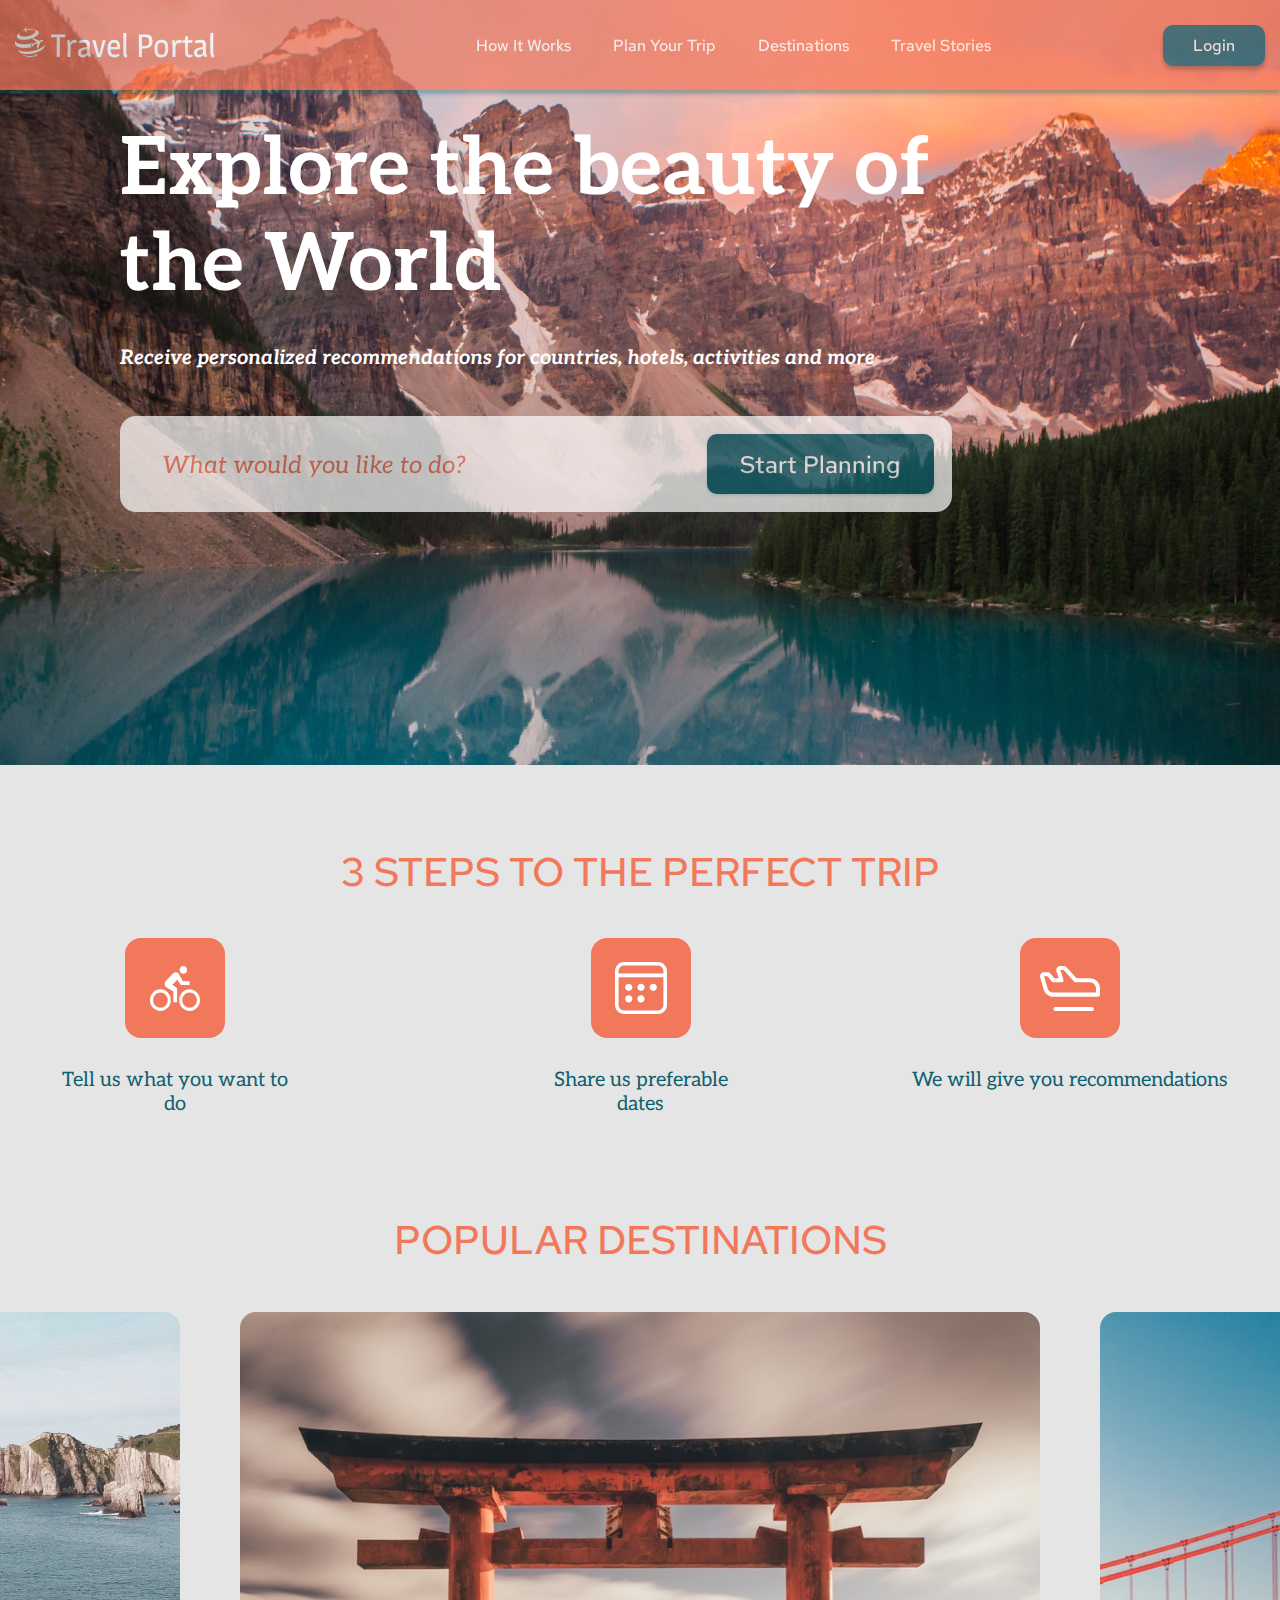
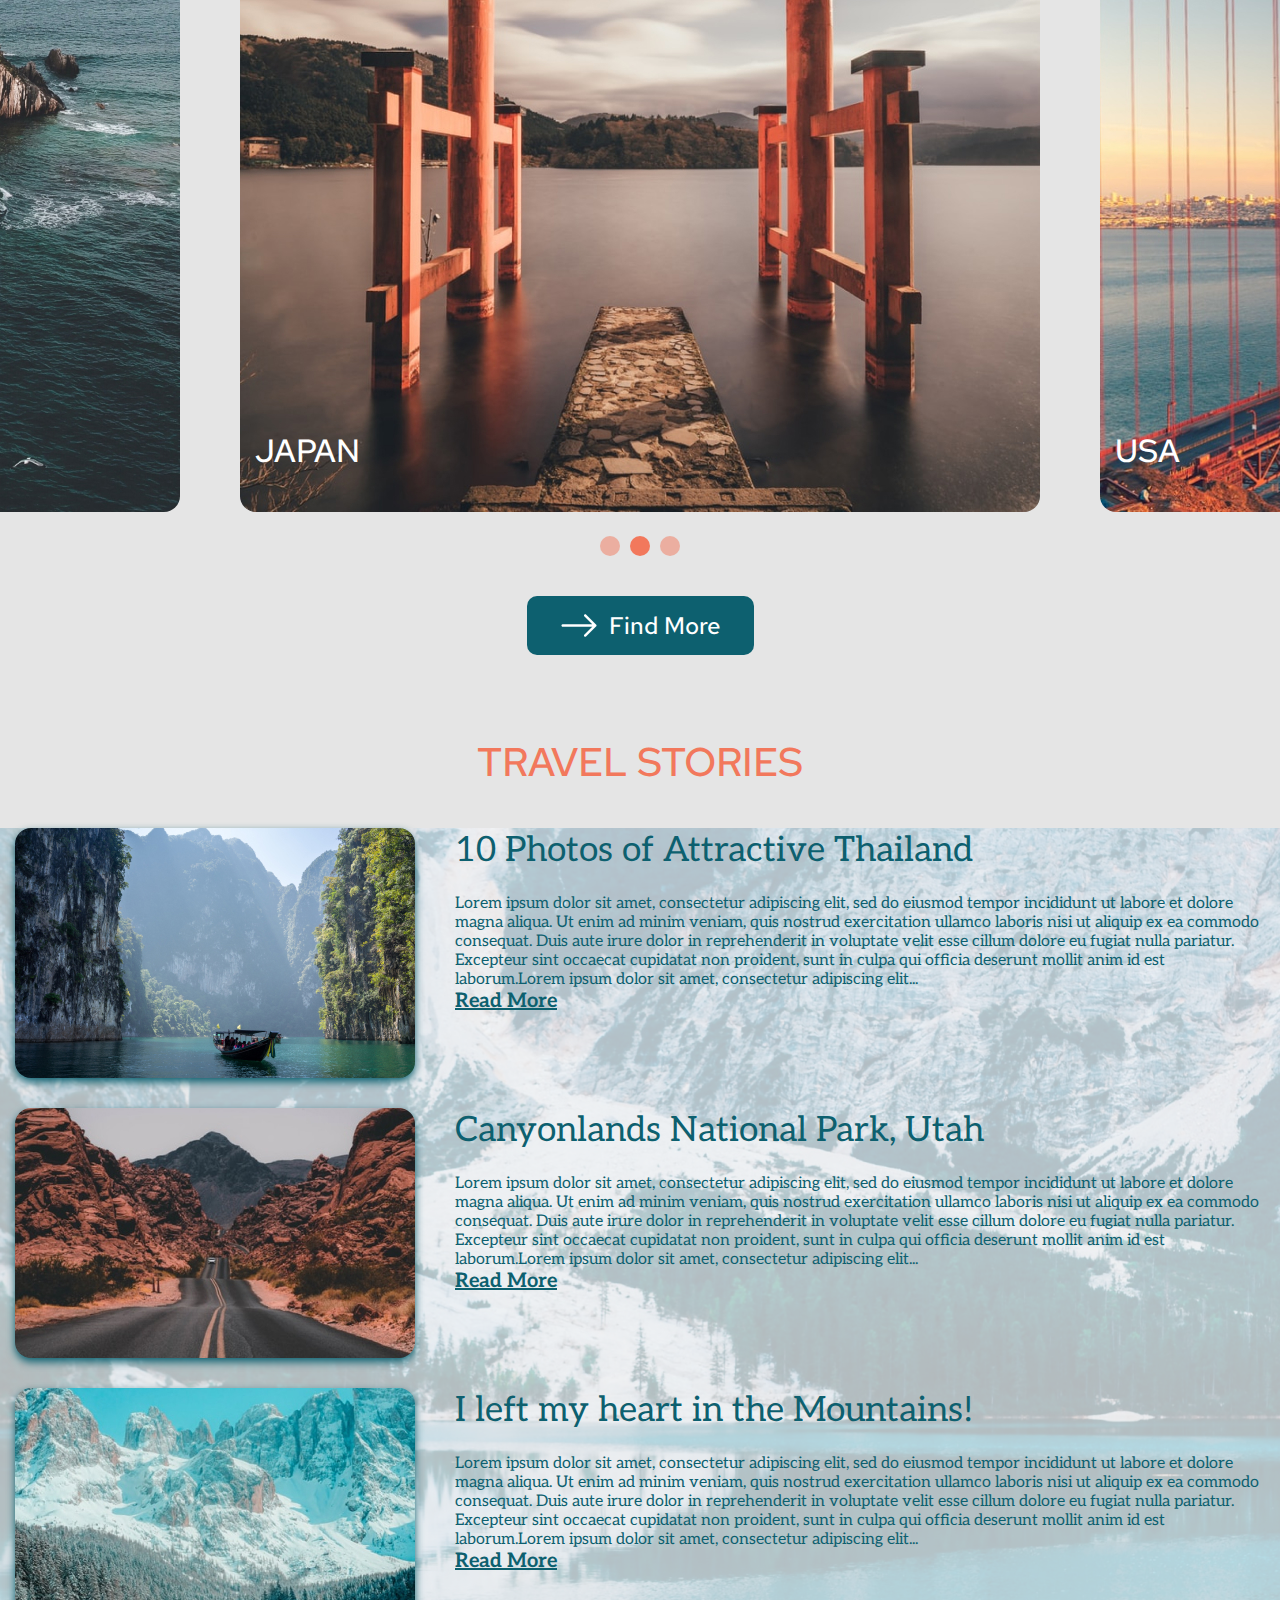
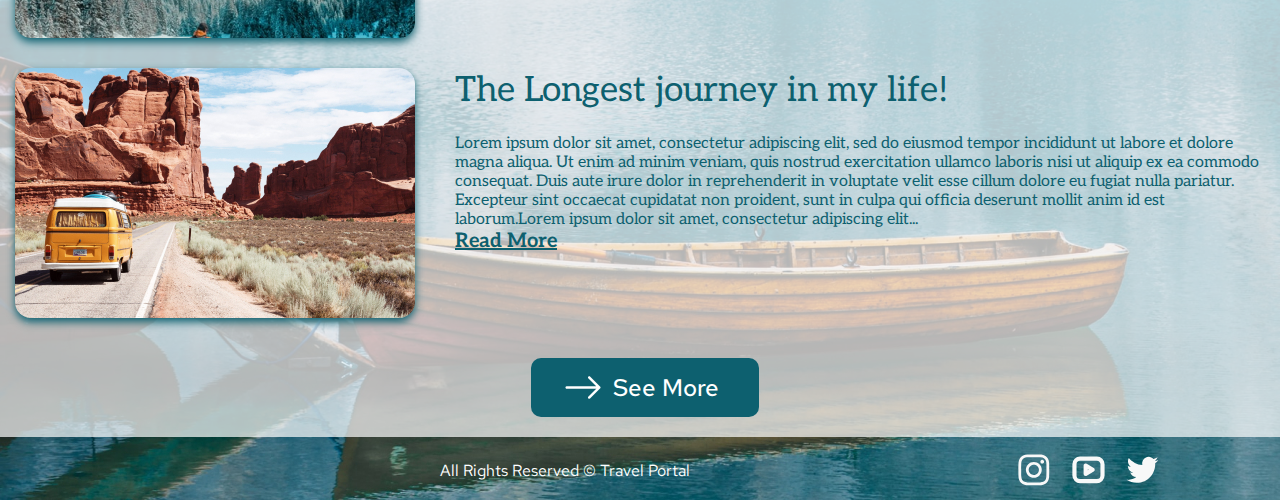
==== commit 61ae7f64: "feat: upd html" ====
--- a/Travel/index.html
+++ b/Travel/index.html
@@ -21,7 +21,6 @@
         <label class="menu_btn" for="menu_toggle">
           <span></span>
         </label>
-
             <ul class="menu_box">
                 <li><a href="#preview">How It Works</a></li>
                 <li><a href="#steps">Plan Your Trip</a></li>
@@ -30,7 +29,6 @@
                 <li><a href="#" class="menu_item">Account</a></li>
                 <li><a href="#" class="menu_item">Social Media</a></li>
             </ul>
-
         <button>Login</button>
     </nav>
     </header>
--- a/Travel/css/main.css
+++ b/Travel/css/main.css
@@ -116,7 +116,7 @@
 
 .preview{
   text-align: start;
-  background: url(../img/garrett-parker.jpg);
+  background: url(../img/garrett-parker.jpg) center;
   height: 765px;
   background-repeat: no-repeat;
   background-size: cover;
